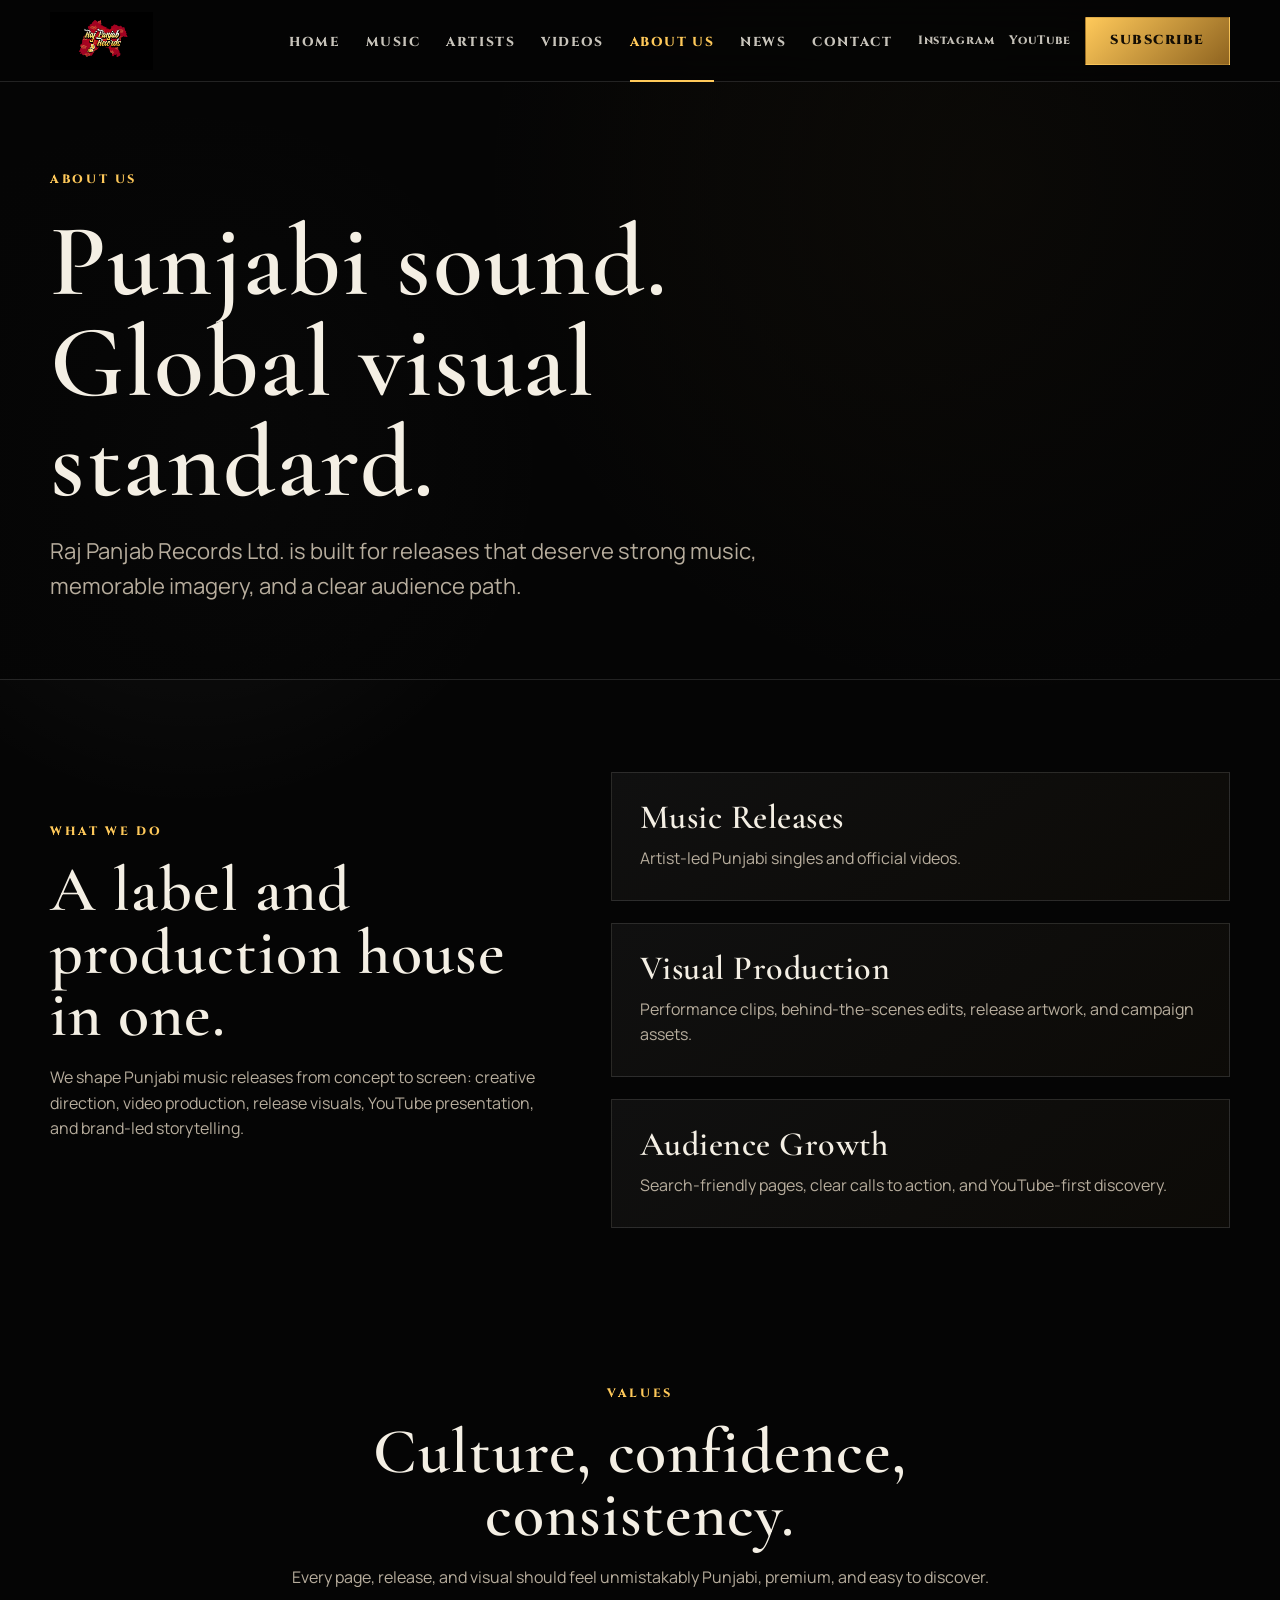
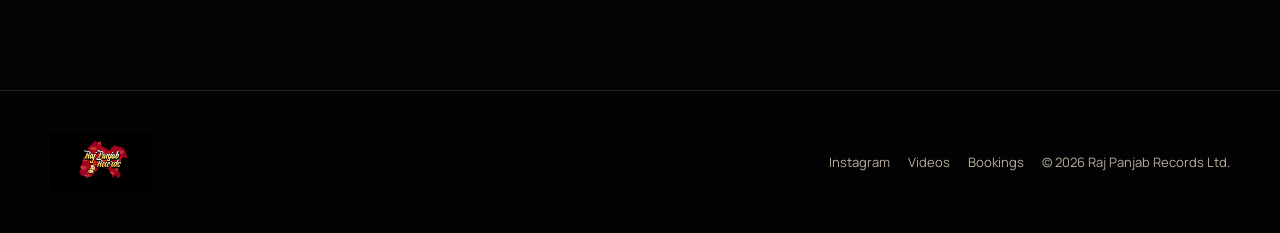
==== about.html @ 456049a9 "Initial static site for Coolify deployment" ====
<!DOCTYPE html>
<html lang="en">
<head>
  <meta charset="UTF-8">
  <meta name="viewport" content="width=device-width, initial-scale=1.0">
  <title>About Us | Raj Panjab Records Ltd.</title>
  <meta name="description" content="Learn about Raj Panjab Records Ltd., a Punjabi music label and production house creating music videos, artist visuals, and cultural entertainment.">
  <link rel="canonical" href="https://rajpanjab.com/about.html">
  <meta property="og:title" content="About Raj Panjab Records Ltd.">
  <meta property="og:description" content="Punjabi music label and visual production house.">
  <meta property="og:type" content="website">
  <meta property="og:image" content="photo/653934720_18097748486053945_6033242487611533745_n.jpg">
  <link rel="stylesheet" href="assets/css/site.css">
</head>
<body>
  <header class="site-header"><nav class="nav wrap" aria-label="Primary navigation"><a class="brand" href="index.html"><img class="brand-logo" src="logo.png" alt="Raj Panjab Records Ltd. logo"></a><button class="nav-toggle" data-nav-toggle aria-label="Toggle menu" aria-expanded="false"><span></span><span></span><span></span></button><ul class="nav-links"><li><a href="index.html">Home</a></li><li><a href="music.html">Music</a></li><li><a href="artists.html">Artists</a></li><li><a href="videos.html">Videos</a></li><li><a href="about.html">About Us</a></li><li><a href="news.html">News</a></li><li><a href="contact.html">Contact</a></li></ul><div class="nav-actions"><a class="icon-link" href="https://www.instagram.com/rajvatansingh_?igsh=bGR0M2hydXdnajFq" target="_blank" rel="noopener">Instagram</a><a class="icon-link" href="https://www.youtube.com/@rajvatansingh" target="_blank" rel="noopener">YouTube</a><a class="btn gold" href="https://www.youtube.com/@rajvatansingh?sub_confirmation=1" target="_blank" rel="noopener">Subscribe</a></div></nav></header>
  <main>
    <section class="page-hero" style="--hero-image:url('photo/653934720_18097748486053945_6033242487611533745_n.jpg')"><div class="wrap"><div class="kicker">About Us</div><h1>Punjabi sound. Global visual standard.</h1><p class="lead">Raj Panjab Records Ltd. is built for releases that deserve strong music, memorable imagery, and a clear audience path.</p></div></section>
    <section class="section"><div class="wrap split"><div class="section-head reveal"><div class="kicker">What We Do</div><h2>A label and production house in one.</h2><p>We shape Punjabi music releases from concept to screen: creative direction, video production, release visuals, YouTube presentation, and brand-led storytelling.</p></div><div class="grid"><div class="card reveal"><h3>Music Releases</h3><p>Artist-led Punjabi singles and official videos.</p></div><div class="card reveal"><h3>Visual Production</h3><p>Performance clips, behind-the-scenes edits, release artwork, and campaign assets.</p></div><div class="card reveal"><h3>Audience Growth</h3><p>Search-friendly pages, clear calls to action, and YouTube-first discovery.</p></div></div></div></section>
    <section class="section tight"><div class="wrap"><div class="section-head center"><div class="kicker">Values</div><h2>Culture, confidence, consistency.</h2><p>Every page, release, and visual should feel unmistakably Punjabi, premium, and easy to discover.</p></div></div></section>
  </main>
  <footer class="footer"><div class="wrap footer-grid"><a class="brand" href="index.html"><img class="brand-logo" src="logo.png" alt="Raj Panjab Records Ltd. logo"></a><div class="footer-links"><a href="https://www.instagram.com/rajvatansingh_?igsh=bGR0M2hydXdnajFq" target="_blank" rel="noopener">Instagram</a><a href="videos.html">Videos</a><a href="contact.html">Bookings</a><span>&copy; <span data-current-year></span> Raj Panjab Records Ltd.</span></div></div></footer>
  <script src="assets/js/site.js"></script>
</body>
</html>
---- assets/css/site.css ----
@import url("https://fonts.googleapis.com/css2?family=Cinzel:wght@500;600;700;800&family=Cormorant+Garamond:ital,wght@0,500;0,600;0,700;1,600;1,700&family=Manrope:wght@400;500;600;700;800&display=swap");

:root {
  --font-display: "Cormorant Garamond", Georgia, serif;
  --font-accent: "Cinzel", "Times New Roman", serif;
  --font-body: "Manrope", "Segoe UI", Arial, sans-serif;
  --bg: #050505;
  --bg-soft: #0b0a08;
  --panel: #12100d;
  --panel-2: #19150f;
  --gold: #d9a441;
  --gold-bright: #ffc95a;
  --gold-deep: #8f6420;
  --text: #f4efe4;
  --muted: #b7ad9d;
  --dim: #7e766b;
  --line: rgba(217, 164, 65, .25);
  --white-line: rgba(255, 255, 255, .12);
  --max: 1180px;
  --header: 82px;
}

* { box-sizing: border-box; }
html { scroll-behavior: smooth; }
body {
  margin: 0;
  background:
    radial-gradient(circle at 78% 10%, rgba(217,164,65,.13), transparent 32rem),
    radial-gradient(circle at 15% 25%, rgba(255,255,255,.06), transparent 22rem),
    var(--bg);
  color: var(--text);
  font-family: var(--font-body);
  line-height: 1.6;
  overflow-x: hidden;
}

body.nav-open { overflow: hidden; }
a { color: inherit; text-decoration: none; }
img, video { display: block; max-width: 100%; }
button, input, textarea { font: inherit; }

.wrap { width: min(var(--max), calc(100% - 44px)); margin: 0 auto; }
.section { padding: 92px 0; position: relative; }
.section.tight { padding: 64px 0; }
.kicker {
  font-family: var(--font-accent);
  color: var(--gold-bright);
  font-size: 12px;
  font-weight: 800;
  letter-spacing: .22em;
  text-transform: uppercase;
}
h1, h2, h3 {
  margin: 0;
  font-family: var(--font-display);
  font-weight: 600;
  line-height: .98;
  letter-spacing: .015em;
}
h1 { font-size: clamp(54px, 8vw, 116px); max-width: 920px; }
h2 { font-size: clamp(36px, 5vw, 70px); }
h3 { font-size: clamp(24px, 3vw, 34px); }
p { color: var(--muted); margin: 0; }
.gold { color: var(--gold-bright); }
.lead { font-size: clamp(17px, 2vw, 22px); max-width: 760px; }
.fine { color: var(--dim); font-size: 13px; }

.site-header {
  height: var(--header);
  position: fixed;
  inset: 0 0 auto 0;
  z-index: 50;
  border-bottom: 1px solid var(--white-line);
  background: rgba(5, 5, 5, .72);
  backdrop-filter: blur(18px);
}
.nav {
  height: 100%;
  display: flex;
  align-items: center;
  justify-content: space-between;
  gap: 24px;
}
.brand {
  display: flex;
  align-items: center;
  min-width: 210px;
}
.brand-logo {
  width: 214px;
  height: 58px;
  object-fit: contain;
  object-position: left center;
}
.nav-links {
  display: flex;
  align-items: center;
  gap: 26px;
  list-style: none;
  margin: 0;
  padding: 0;
}
.nav-links a {
  font-family: var(--font-accent);
  color: rgba(244,239,228,.82);
  font-size: 13px;
  font-weight: 800;
  letter-spacing: .12em;
  text-transform: uppercase;
  padding: 31px 0 29px;
  border-bottom: 2px solid transparent;
}
.nav-links a:hover,
.nav-links a.active {
  color: var(--gold-bright);
  border-bottom-color: var(--gold-bright);
}
.nav-actions {
  display: flex;
  align-items: center;
  gap: 14px;
}
.icon-link {
  font-family: var(--font-accent);
  color: rgba(244,239,228,.8);
  font-weight: 800;
  font-size: 12px;
  letter-spacing: .08em;
}
.nav-toggle {
  display: none;
  width: 44px;
  height: 44px;
  border: 1px solid var(--line);
  background: transparent;
  color: var(--text);
  cursor: pointer;
}
.nav-toggle span {
  display: block;
  width: 18px;
  height: 2px;
  background: currentColor;
  margin: 4px auto;
}

.btn {
  font-family: var(--font-accent);
  display: inline-flex;
  align-items: center;
  justify-content: center;
  gap: 10px;
  min-height: 48px;
  padding: 0 24px;
  border: 1px solid var(--line);
  background: rgba(255,255,255,.03);
  color: var(--text);
  font-size: 13px;
  font-weight: 900;
  letter-spacing: .12em;
  text-transform: uppercase;
  transition: .25s ease;
}
.btn:hover { transform: translateY(-2px); border-color: var(--gold-bright); }
.btn.gold {
  background: linear-gradient(135deg, var(--gold-bright), var(--gold-deep));
  color: #130d04;
  border-color: transparent;
}
.btn.block { width: 100%; }

.hero {
  min-height: 100vh;
  padding: calc(var(--header) + 72px) 0 52px;
  position: relative;
  display: grid;
  align-items: end;
  overflow: hidden;
  border-bottom: 1px solid var(--white-line);
}
.hero-media {
  position: absolute;
  inset: 0;
  z-index: -2;
}
.hero-media img,
.hero-media video {
  width: 100%;
  height: 100%;
  object-fit: cover;
}
.hero::before {
  content: "";
  position: absolute;
  inset: 0;
  z-index: -1;
  background:
    linear-gradient(90deg, rgba(5,5,5,.96), rgba(5,5,5,.65) 42%, rgba(5,5,5,.2) 72%, rgba(5,5,5,.82)),
    linear-gradient(0deg, rgba(5,5,5,.95), transparent 42%);
}
.hero-grid {
  display: grid;
  grid-template-columns: minmax(0, 1fr) 390px;
  gap: 48px;
  align-items: end;
}
.hero-copy {
  display: grid;
  gap: 26px;
  padding-bottom: 20px;
}
.hero-actions,
.section-actions {
  display: flex;
  flex-wrap: wrap;
  gap: 14px;
}
.release-panel {
  border: 1px solid var(--line);
  background: rgba(5,5,5,.68);
  backdrop-filter: blur(16px);
  padding: 18px;
  display: grid;
  grid-template-columns: 118px 1fr;
  gap: 18px;
  align-items: center;
}
.release-panel img { aspect-ratio: 1; object-fit: cover; }
.release-panel .play {
  width: 54px;
  height: 54px;
  border-radius: 50%;
  border: 1px solid var(--gold-bright);
  color: var(--gold-bright);
  display: grid;
  place-items: center;
  margin-top: 14px;
}

.stat-strip {
  border-top: 1px solid var(--white-line);
  border-bottom: 1px solid var(--white-line);
  background: linear-gradient(90deg, rgba(255,255,255,.04), rgba(217,164,65,.07), rgba(255,255,255,.03));
}
.stats {
  display: grid;
  grid-template-columns: repeat(3, 1fr);
}
.stat {
  padding: 30px;
  border-right: 1px solid var(--white-line);
}
.stat:last-child { border-right: 0; }
.stat strong {
  display: block;
  color: var(--text);
  font-family: var(--font-display);
  font-size: clamp(34px, 4vw, 54px);
  font-weight: 400;
  line-height: 1;
}
.stat span {
  color: var(--gold-bright);
  font-size: 12px;
  font-weight: 900;
  letter-spacing: .12em;
  text-transform: uppercase;
}

.section-head {
  display: grid;
  gap: 18px;
  margin-bottom: 36px;
  max-width: 760px;
}
.section-head.center {
  text-align: center;
  margin-left: auto;
  margin-right: auto;
}
.split {
  display: grid;
  grid-template-columns: minmax(0, .9fr) minmax(0, 1.1fr);
  gap: 54px;
  align-items: center;
}
.media-frame {
  border: 1px solid var(--line);
  background: var(--panel);
  padding: 10px;
  box-shadow: 0 24px 90px rgba(0,0,0,.35);
}
.media-frame img,
.media-frame video { width: 100%; aspect-ratio: 16 / 10; object-fit: cover; }

.grid {
  display: grid;
  gap: 22px;
}
.grid.three { grid-template-columns: repeat(3, 1fr); }
.grid.four { grid-template-columns: repeat(4, 1fr); }
.card,
.release-card,
.article-card {
  border: 1px solid var(--white-line);
  background: linear-gradient(145deg, rgba(255,255,255,.045), rgba(217,164,65,.035));
  overflow: hidden;
}
.card { padding: 28px; }
.card h3, .release-card h3, .article-card h3 { margin-bottom: 12px; }
.release-card img,
.article-card img { width: 100%; aspect-ratio: 16 / 10; object-fit: cover; }
.release-body,
.article-body { padding: 22px; display: grid; gap: 12px; }
.tag {
  font-family: var(--font-accent);
  color: var(--gold-bright);
  font-size: 11px;
  font-weight: 900;
  letter-spacing: .14em;
  text-transform: uppercase;
}

.page-hero {
  padding: calc(var(--header) + 88px) 0 74px;
  min-height: 520px;
  display: grid;
  align-items: end;
  position: relative;
  overflow: hidden;
  border-bottom: 1px solid var(--white-line);
}
.page-hero::before {
  content: "";
  position: absolute;
  inset: 0;
  background:
    linear-gradient(90deg, rgba(5,5,5,.94), rgba(5,5,5,.62), rgba(5,5,5,.9)),
    var(--hero-image, none);
  background-size: cover;
  background-position: center;
  z-index: -1;
}
.page-hero .wrap { display: grid; gap: 22px; }

.gallery {
  columns: 3 260px;
  column-gap: 18px;
}
.gallery img {
  width: 100%;
  margin: 0 0 18px;
  break-inside: avoid;
  border: 1px solid var(--white-line);
}
.embed {
  position: relative;
  width: 100%;
  aspect-ratio: 16 / 9;
  border: 1px solid var(--line);
  background: #000;
  overflow: hidden;
}
.embed iframe {
  position: absolute;
  inset: 0;
  width: 100%;
  height: 100%;
  border: 0;
}

.form {
  display: grid;
  gap: 16px;
}
.form-grid {
  display: grid;
  grid-template-columns: 1fr 1fr;
  gap: 16px;
}
label { display: grid; gap: 8px; color: var(--gold-bright); font-size: 12px; font-weight: 900; letter-spacing: .1em; text-transform: uppercase; }
input, textarea {
  width: 100%;
  border: 1px solid var(--white-line);
  background: rgba(255,255,255,.04);
  color: var(--text);
  padding: 15px 16px;
  outline: none;
}
textarea { min-height: 150px; resize: vertical; }
input:focus, textarea:focus { border-color: var(--gold-bright); }

.footer {
  border-top: 1px solid var(--white-line);
  padding: 42px 0;
  background: #030303;
}
.footer-grid {
  display: grid;
  grid-template-columns: 1fr auto;
  gap: 24px;
  align-items: center;
}
.footer-links { display: flex; flex-wrap: wrap; gap: 18px; color: var(--muted); font-size: 13px; }

.reveal { opacity: 0; transform: translateY(22px); transition: .7s ease; }
.reveal.in { opacity: 1; transform: none; }

@media (max-width: 1050px) {
  .nav-toggle { display: block; }
  .nav-links {
    position: fixed;
    inset: var(--header) 0 auto 0;
    height: calc(100vh - var(--header));
    background: rgba(5,5,5,.96);
    backdrop-filter: blur(20px);
    display: none;
    flex-direction: column;
    align-items: stretch;
    padding: 28px;
    gap: 0;
  }
  body.nav-open .nav-links { display: flex; }
  .nav-links a { display: block; padding: 18px 0; }
  .nav-actions .icon-link { display: none; }
  .hero-grid, .split { grid-template-columns: 1fr; }
  .release-panel { max-width: 430px; }
  .grid.four { grid-template-columns: repeat(2, 1fr); }
}

@media (max-width: 720px) {
  :root { --header: 72px; }
  .wrap { width: min(100% - 28px, var(--max)); }
  .brand { min-width: auto; }
  .brand-logo { width: 178px; height: 50px; }
  .nav-actions .btn { display: none; }
  .hero { min-height: 760px; }
  .hero-copy {
    min-width: 0;
    width: min(340px, 100%);
    max-width: calc(100vw - 28px);
  }
  .release-panel {
    min-width: 0;
    width: min(340px, 100%);
    max-width: calc(100vw - 28px);
  }
  .hero-copy p,
  .release-panel p,
  h1 { overflow-wrap: anywhere; }
  h1 { font-size: clamp(38px, 10.2vw, 42px); }
  .hero-grid { gap: 28px; }
  .release-panel {
    width: 100%;
    grid-template-columns: 88px minmax(0, 1fr);
  }
  .btn { padding: 0 18px; }
  .stats, .grid.three, .grid.four, .form-grid { grid-template-columns: 1fr; }
  .stat { border-right: 0; border-bottom: 1px solid var(--white-line); padding: 24px 0; }
  .stat:last-child { border-bottom: 0; }
  .section { padding: 64px 0; }
  .footer-grid { grid-template-columns: 1fr; }
}

@media (prefers-reduced-motion: reduce) {
  html { scroll-behavior: auto; }
  *, *::before, *::after { animation-duration: .01ms !important; transition-duration: .01ms !important; }
}
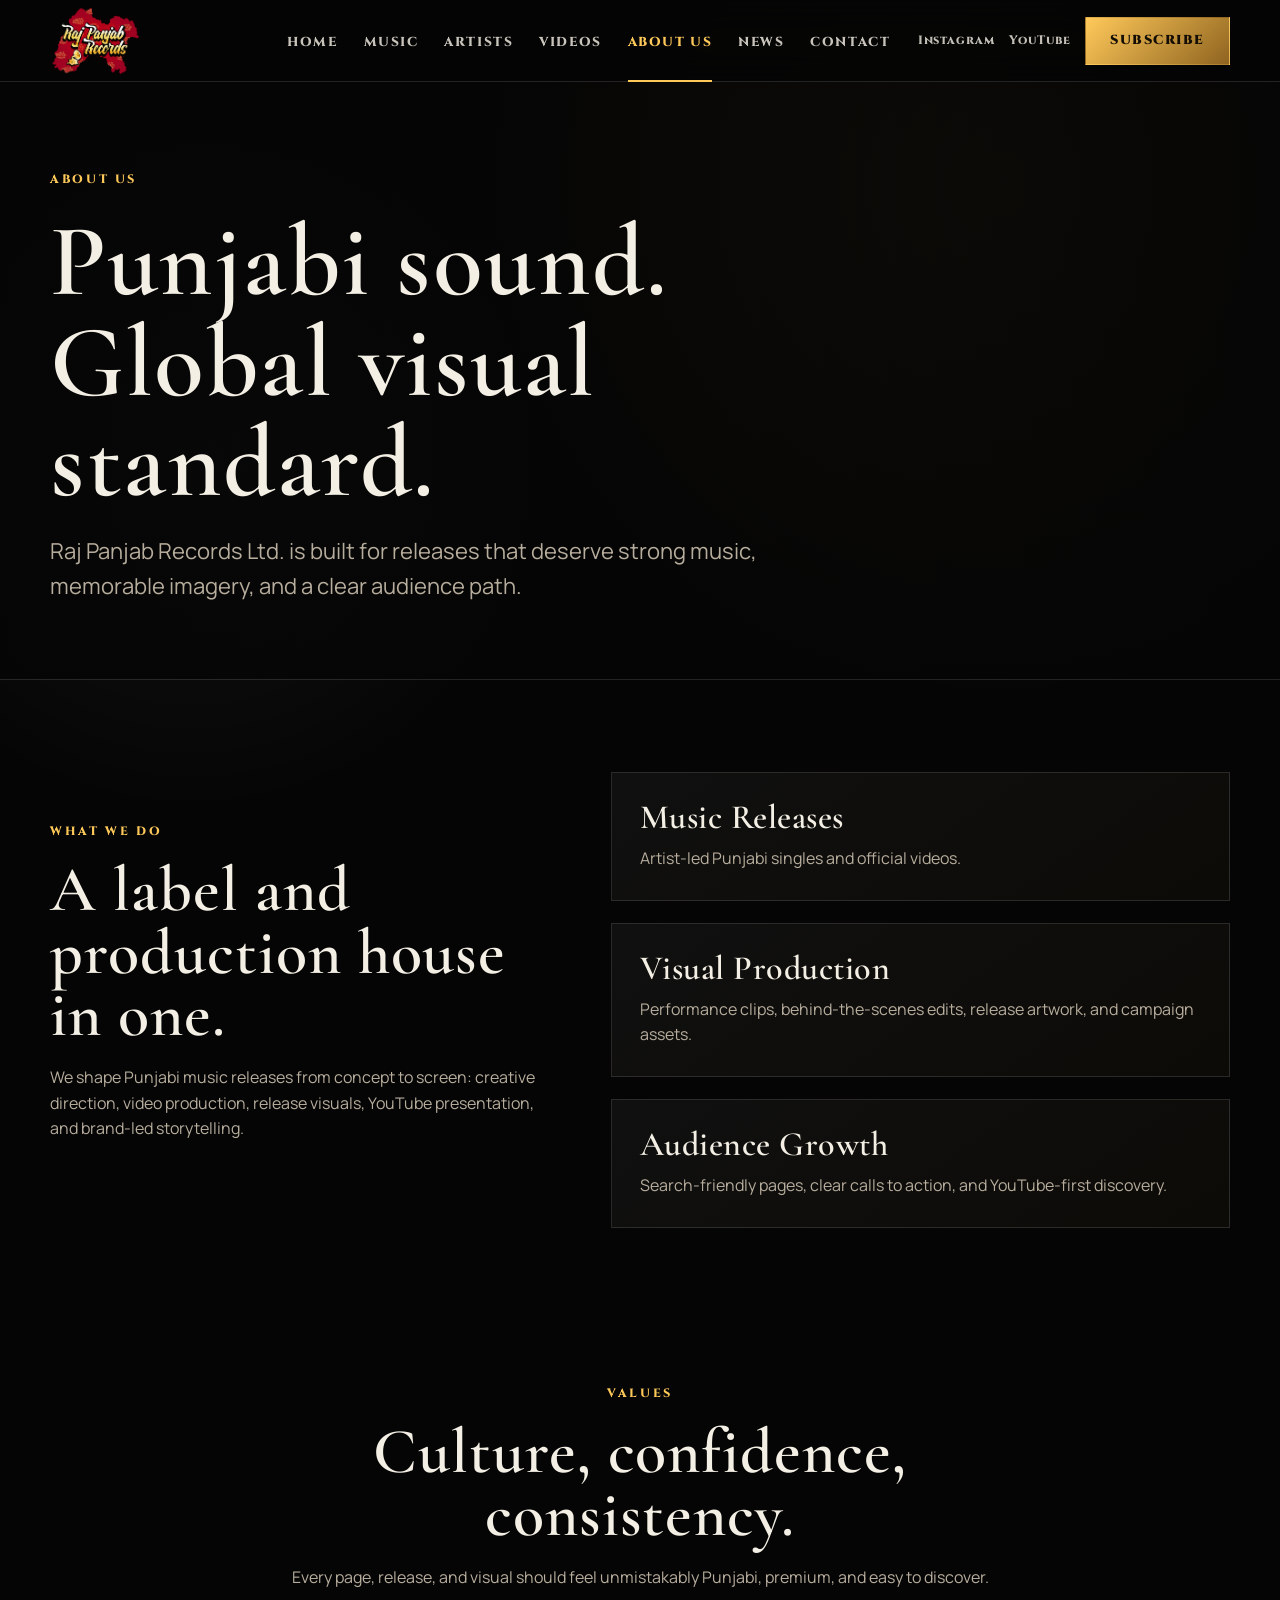
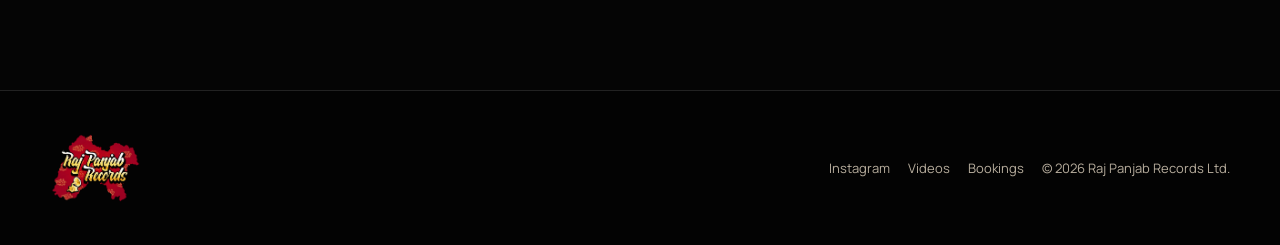
==== commit e0f38f06: "Use transparent logo asset" ====
--- a/about.html
+++ b/about.html
@@ -13,13 +13,13 @@
   <link rel="stylesheet" href="assets/css/site.css">
 </head>
 <body>
-  <header class="site-header"><nav class="nav wrap" aria-label="Primary navigation"><a class="brand" href="index.html"><img class="brand-logo" src="logo.png" alt="Raj Panjab Records Ltd. logo"></a><button class="nav-toggle" data-nav-toggle aria-label="Toggle menu" aria-expanded="false"><span></span><span></span><span></span></button><ul class="nav-links"><li><a href="index.html">Home</a></li><li><a href="music.html">Music</a></li><li><a href="artists.html">Artists</a></li><li><a href="videos.html">Videos</a></li><li><a href="about.html">About Us</a></li><li><a href="news.html">News</a></li><li><a href="contact.html">Contact</a></li></ul><div class="nav-actions"><a class="icon-link" href="https://www.instagram.com/rajvatansingh_?igsh=bGR0M2hydXdnajFq" target="_blank" rel="noopener">Instagram</a><a class="icon-link" href="https://www.youtube.com/@rajvatansingh" target="_blank" rel="noopener">YouTube</a><a class="btn gold" href="https://www.youtube.com/@rajvatansingh?sub_confirmation=1" target="_blank" rel="noopener">Subscribe</a></div></nav></header>
+  <header class="site-header"><nav class="nav wrap" aria-label="Primary navigation"><a class="brand" href="index.html"><img class="brand-logo" src="assets/logo-transparent.png" alt="Raj Panjab Records Ltd. logo"></a><button class="nav-toggle" data-nav-toggle aria-label="Toggle menu" aria-expanded="false"><span></span><span></span><span></span></button><ul class="nav-links"><li><a href="index.html">Home</a></li><li><a href="music.html">Music</a></li><li><a href="artists.html">Artists</a></li><li><a href="videos.html">Videos</a></li><li><a href="about.html">About Us</a></li><li><a href="news.html">News</a></li><li><a href="contact.html">Contact</a></li></ul><div class="nav-actions"><a class="icon-link" href="https://www.instagram.com/rajvatansingh_?igsh=bGR0M2hydXdnajFq" target="_blank" rel="noopener">Instagram</a><a class="icon-link" href="https://www.youtube.com/@rajvatansingh" target="_blank" rel="noopener">YouTube</a><a class="btn gold" href="https://www.youtube.com/@rajvatansingh?sub_confirmation=1" target="_blank" rel="noopener">Subscribe</a></div></nav></header>
   <main>
     <section class="page-hero" style="--hero-image:url('photo/653934720_18097748486053945_6033242487611533745_n.jpg')"><div class="wrap"><div class="kicker">About Us</div><h1>Punjabi sound. Global visual standard.</h1><p class="lead">Raj Panjab Records Ltd. is built for releases that deserve strong music, memorable imagery, and a clear audience path.</p></div></section>
     <section class="section"><div class="wrap split"><div class="section-head reveal"><div class="kicker">What We Do</div><h2>A label and production house in one.</h2><p>We shape Punjabi music releases from concept to screen: creative direction, video production, release visuals, YouTube presentation, and brand-led storytelling.</p></div><div class="grid"><div class="card reveal"><h3>Music Releases</h3><p>Artist-led Punjabi singles and official videos.</p></div><div class="card reveal"><h3>Visual Production</h3><p>Performance clips, behind-the-scenes edits, release artwork, and campaign assets.</p></div><div class="card reveal"><h3>Audience Growth</h3><p>Search-friendly pages, clear calls to action, and YouTube-first discovery.</p></div></div></div></section>
     <section class="section tight"><div class="wrap"><div class="section-head center"><div class="kicker">Values</div><h2>Culture, confidence, consistency.</h2><p>Every page, release, and visual should feel unmistakably Punjabi, premium, and easy to discover.</p></div></div></section>
   </main>
-  <footer class="footer"><div class="wrap footer-grid"><a class="brand" href="index.html"><img class="brand-logo" src="logo.png" alt="Raj Panjab Records Ltd. logo"></a><div class="footer-links"><a href="https://www.instagram.com/rajvatansingh_?igsh=bGR0M2hydXdnajFq" target="_blank" rel="noopener">Instagram</a><a href="videos.html">Videos</a><a href="contact.html">Bookings</a><span>&copy; <span data-current-year></span> Raj Panjab Records Ltd.</span></div></div></footer>
+  <footer class="footer"><div class="wrap footer-grid"><a class="brand" href="index.html"><img class="brand-logo" src="assets/logo-transparent.png" alt="Raj Panjab Records Ltd. logo"></a><div class="footer-links"><a href="https://www.instagram.com/rajvatansingh_?igsh=bGR0M2hydXdnajFq" target="_blank" rel="noopener">Instagram</a><a href="videos.html">Videos</a><a href="contact.html">Bookings</a><span>&copy; <span data-current-year></span> Raj Panjab Records Ltd.</span></div></div></footer>
   <script src="assets/js/site.js"></script>
 </body>
 </html>
--- a/assets/css/site.css
+++ b/assets/css/site.css
@@ -87,8 +87,8 @@
   min-width: 210px;
 }
 .brand-logo {
-  width: 214px;
-  height: 58px;
+  width: 132px;
+  height: 70px;
   object-fit: contain;
   object-position: left center;
 }
@@ -432,7 +432,7 @@
   :root { --header: 72px; }
   .wrap { width: min(100% - 28px, var(--max)); }
   .brand { min-width: auto; }
-  .brand-logo { width: 178px; height: 50px; }
+  .brand-logo { width: 96px; height: 56px; }
   .nav-actions .btn { display: none; }
   .hero { min-height: 760px; }
   .hero-copy {
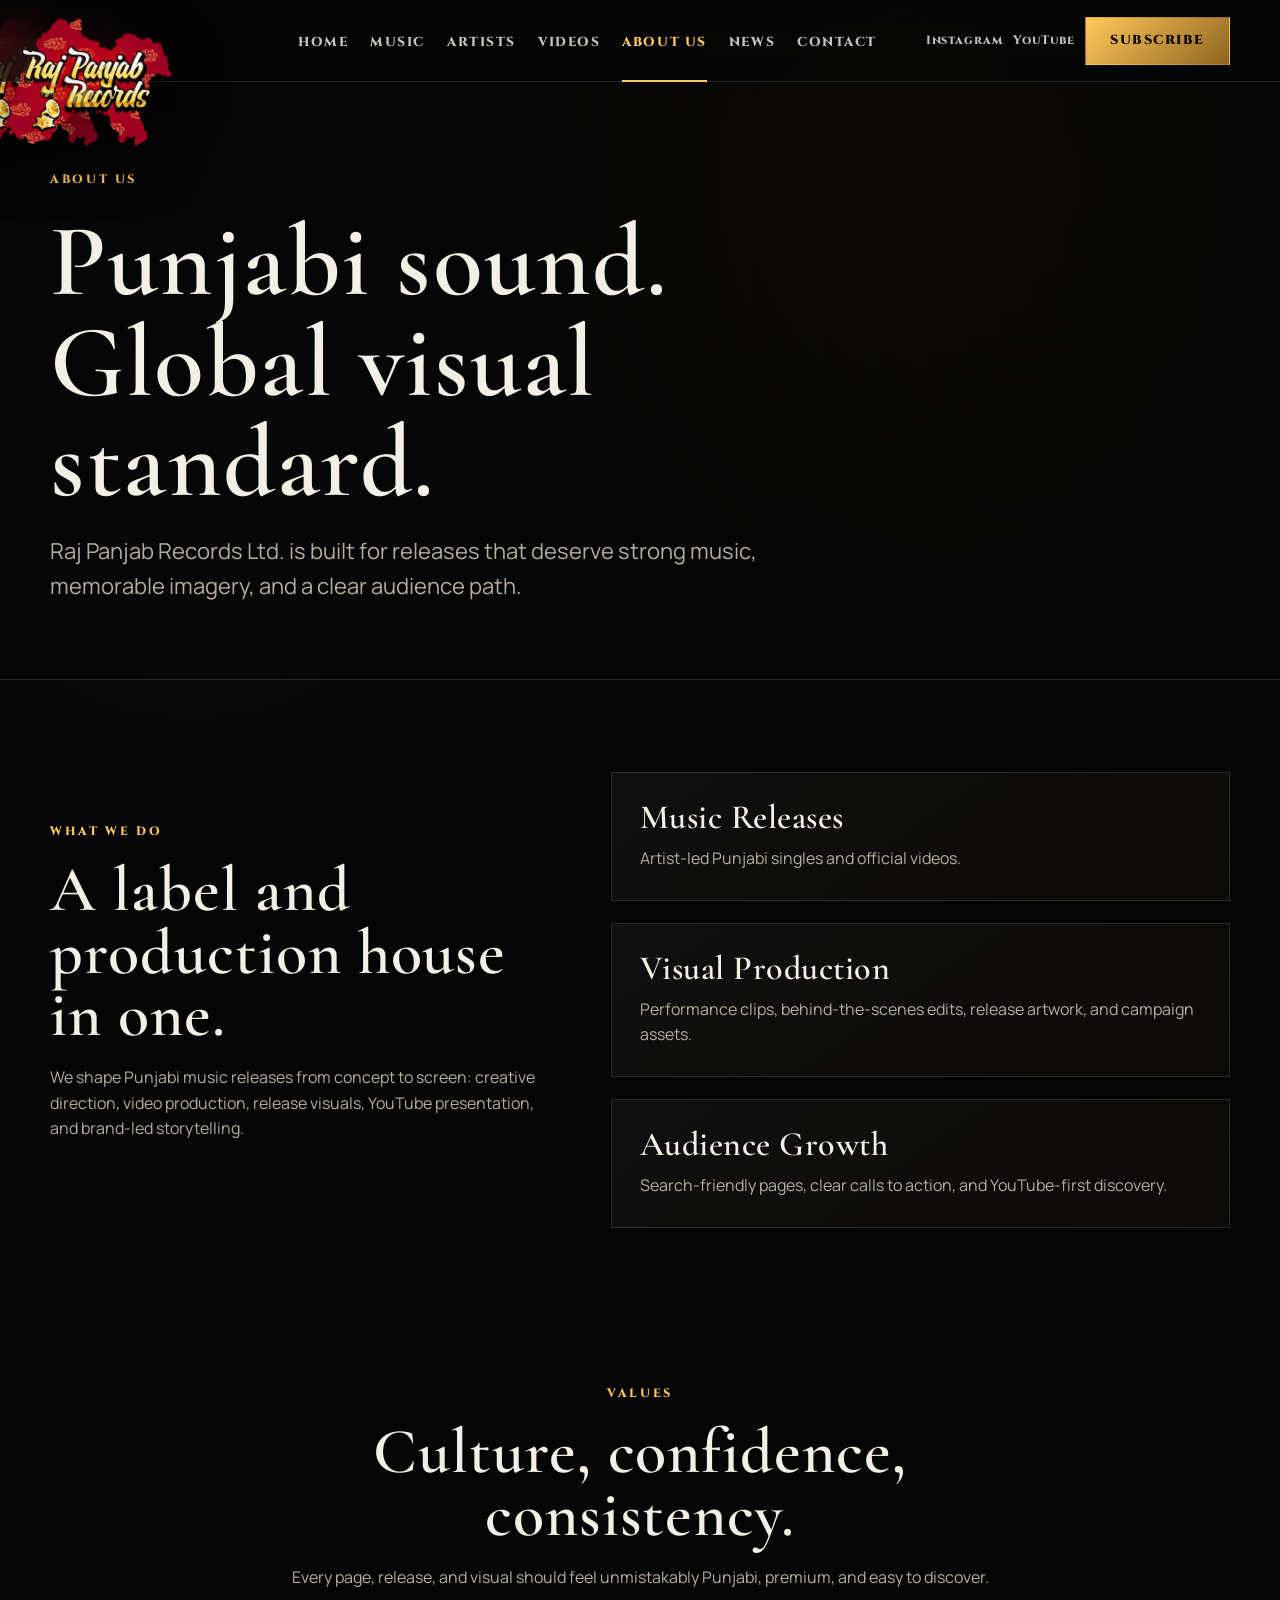
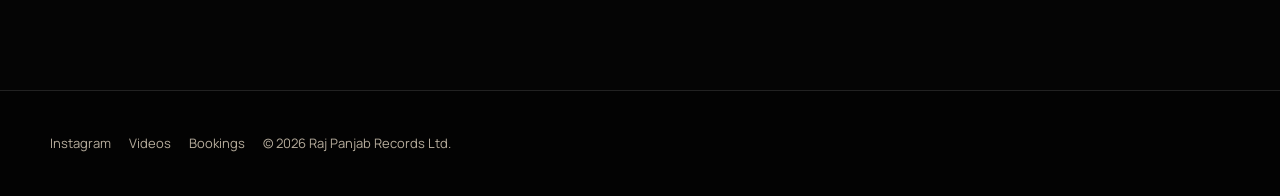
==== commit bb7ed312: "Add logo favicon" ====
--- a/about.html
+++ b/about.html
@@ -10,6 +10,8 @@
   <meta property="og:description" content="Punjabi music label and visual production house.">
   <meta property="og:type" content="website">
   <meta property="og:image" content="photo/653934720_18097748486053945_6033242487611533745_n.jpg">
+  <link rel="icon" type="image/png" href="assets/logo-transparent.png">
+  <link rel="apple-touch-icon" href="assets/logo-transparent.png">
   <link rel="stylesheet" href="assets/css/site.css">
 </head>
 <body>
--- a/assets/css/site.css
+++ b/assets/css/site.css
@@ -79,23 +79,36 @@
   display: flex;
   align-items: center;
   justify-content: space-between;
-  gap: 24px;
+  gap: 18px;
+  padding-left: 248px;
+  position: relative;
 }
 .brand {
   display: flex;
   align-items: center;
   min-width: 210px;
+  position: absolute;
+  left: 0;
+  top: 0;
+  z-index: 3;
 }
 .brand-logo {
-  width: 132px;
-  height: 70px;
+  width: 188px;
+  height: 136px;
   object-fit: contain;
   object-position: left center;
-}
+  transform: translateY(14px);
+  filter: drop-shadow(0 18px 28px rgba(0,0,0,.62));
+}
+
+@media (min-width: 1181px) {
+  .brand { left: calc((var(--max) - 100vw) / 2); }
+}
+
 .nav-links {
   display: flex;
   align-items: center;
-  gap: 26px;
+  gap: 22px;
   list-style: none;
   margin: 0;
   padding: 0;
@@ -107,6 +120,7 @@
   font-weight: 800;
   letter-spacing: .12em;
   text-transform: uppercase;
+  white-space: nowrap;
   padding: 31px 0 29px;
   border-bottom: 2px solid transparent;
 }
@@ -118,7 +132,7 @@
 .nav-actions {
   display: flex;
   align-items: center;
-  gap: 14px;
+  gap: 10px;
 }
 .icon-link {
   font-family: var(--font-accent);
@@ -126,6 +140,7 @@
   font-weight: 800;
   font-size: 12px;
   letter-spacing: .08em;
+  white-space: nowrap;
 }
 .nav-toggle {
   display: none;
@@ -208,6 +223,7 @@
   display: grid;
   gap: 26px;
   padding-bottom: 20px;
+  margin-left: clamp(-18px, -1.5vw, -8px);
 }
 .hero-actions,
 .section-actions {
@@ -225,6 +241,7 @@
   gap: 18px;
   align-items: center;
 }
+.release-panel > div { min-width: 0; }
 .release-panel img { aspect-ratio: 1; object-fit: cover; }
 .release-panel .play {
   width: 54px;
@@ -407,7 +424,22 @@
 .reveal.in { opacity: 1; transform: none; }
 
 @media (max-width: 1050px) {
-  .nav-toggle { display: block; }
+  .nav-toggle {
+    display: block !important;
+    position: relative;
+    z-index: 4;
+    flex: 0 0 auto;
+    margin-left: auto;
+  }
+  .nav {
+    justify-content: space-between;
+    padding-left: 0;
+  }
+  .brand {
+    position: relative;
+    left: auto;
+    top: auto;
+  }
   .nav-links {
     position: fixed;
     inset: var(--header) 0 auto 0;
@@ -422,7 +454,7 @@
   }
   body.nav-open .nav-links { display: flex; }
   .nav-links a { display: block; padding: 18px 0; }
-  .nav-actions .icon-link { display: none; }
+  .nav-actions { display: none; }
   .hero-grid, .split { grid-template-columns: 1fr; }
   .release-panel { max-width: 430px; }
   .grid.four { grid-template-columns: repeat(2, 1fr); }
@@ -431,19 +463,27 @@
 @media (max-width: 720px) {
   :root { --header: 72px; }
   .wrap { width: min(100% - 28px, var(--max)); }
-  .brand { min-width: auto; }
-  .brand-logo { width: 96px; height: 56px; }
+  .brand {
+    min-width: auto;
+  }
+  .brand-logo {
+    width: 128px;
+    height: 98px;
+    transform: translateY(6px);
+  }
   .nav-actions .btn { display: none; }
   .hero { min-height: 760px; }
   .hero-copy {
     min-width: 0;
     width: min(340px, 100%);
     max-width: calc(100vw - 28px);
+    margin-left: 0;
   }
   .release-panel {
     min-width: 0;
-    width: min(340px, 100%);
-    max-width: calc(100vw - 28px);
+    justify-self: start;
+    width: 100%;
+    max-width: min(100%, 360px);
   }
   .hero-copy p,
   .release-panel p,
@@ -451,8 +491,9 @@
   h1 { font-size: clamp(38px, 10.2vw, 42px); }
   .hero-grid { gap: 28px; }
   .release-panel {
-    width: 100%;
-    grid-template-columns: 88px minmax(0, 1fr);
+    grid-template-columns: 74px minmax(0, 1fr);
+    gap: 14px;
+    padding: 14px;
   }
   .btn { padding: 0 18px; }
   .stats, .grid.three, .grid.four, .form-grid { grid-template-columns: 1fr; }
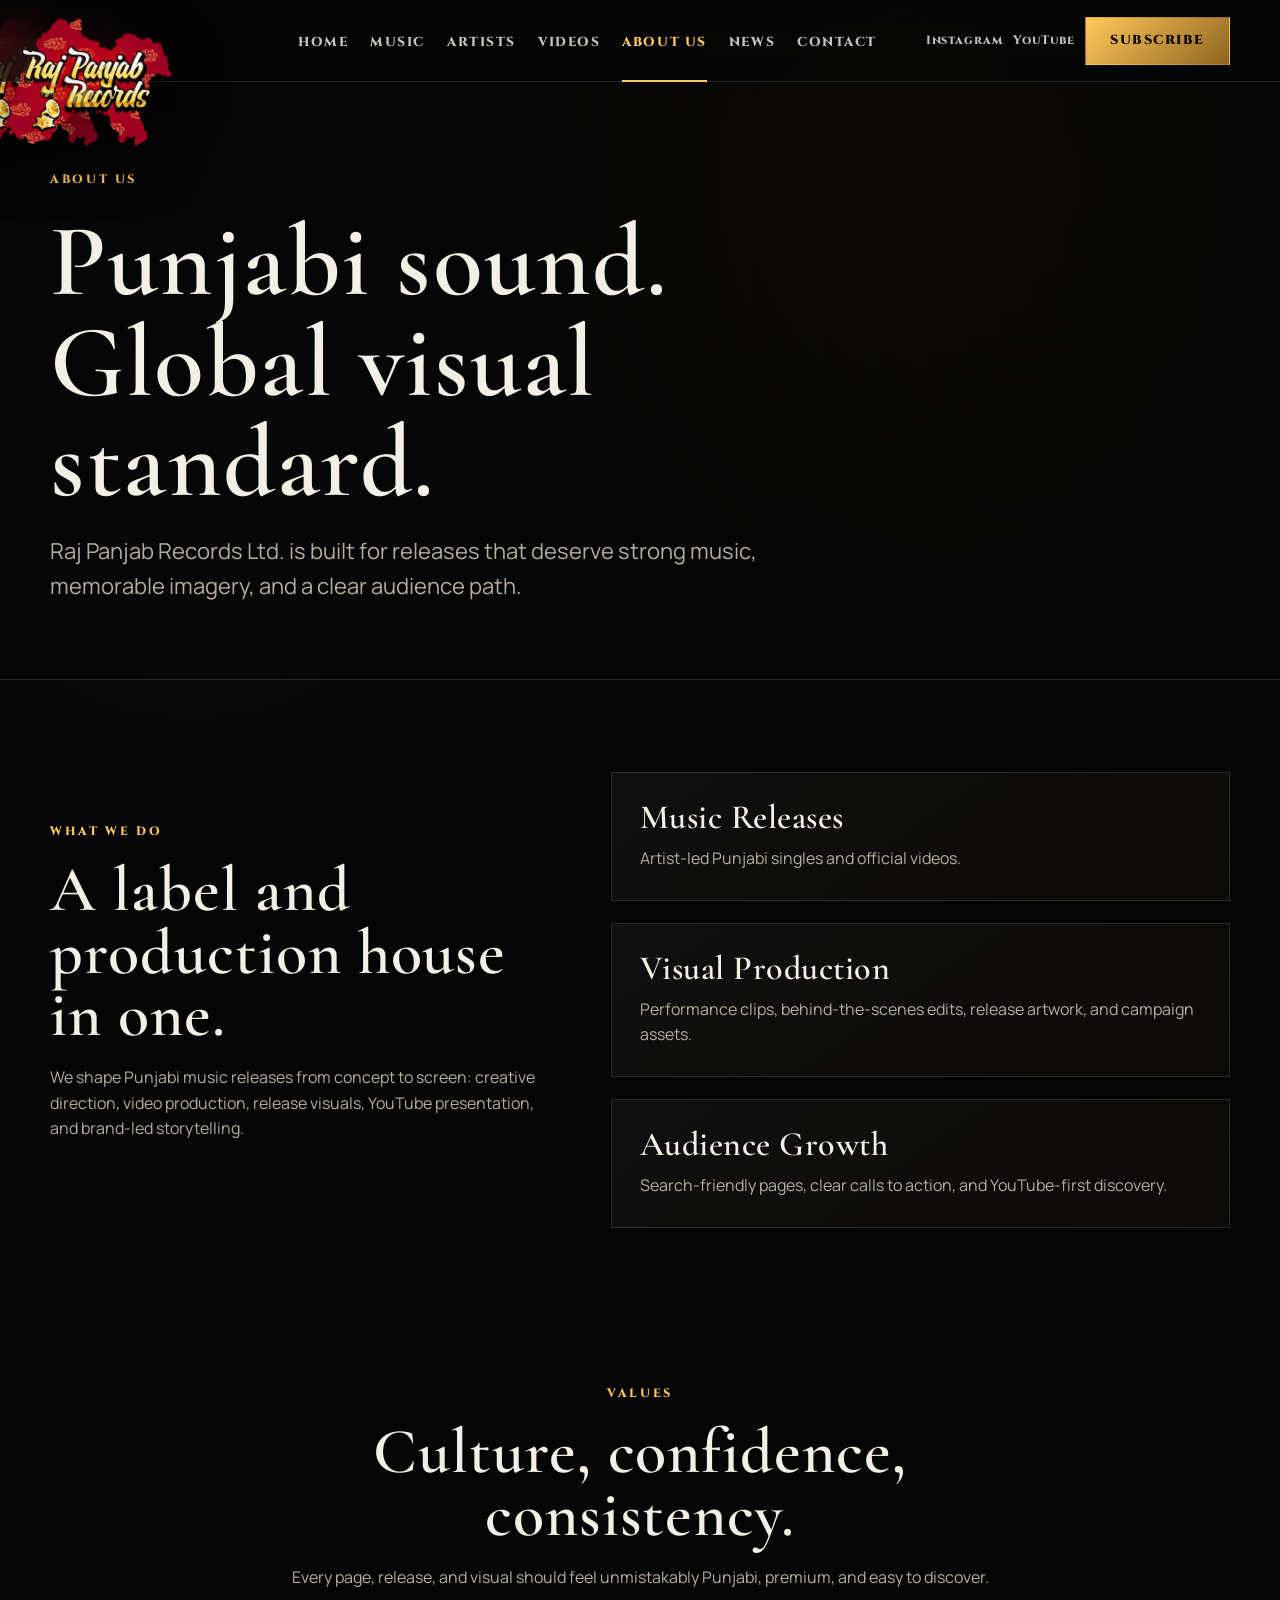
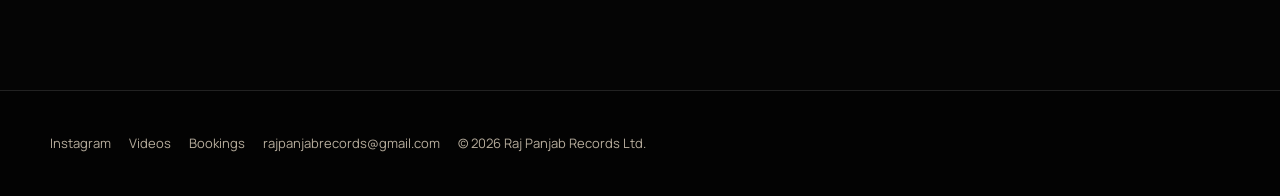
==== commit 7e54d8d5: "Add footer email" ====
--- a/about.html
+++ b/about.html
@@ -21,7 +21,8 @@
     <section class="section"><div class="wrap split"><div class="section-head reveal"><div class="kicker">What We Do</div><h2>A label and production house in one.</h2><p>We shape Punjabi music releases from concept to screen: creative direction, video production, release visuals, YouTube presentation, and brand-led storytelling.</p></div><div class="grid"><div class="card reveal"><h3>Music Releases</h3><p>Artist-led Punjabi singles and official videos.</p></div><div class="card reveal"><h3>Visual Production</h3><p>Performance clips, behind-the-scenes edits, release artwork, and campaign assets.</p></div><div class="card reveal"><h3>Audience Growth</h3><p>Search-friendly pages, clear calls to action, and YouTube-first discovery.</p></div></div></div></section>
     <section class="section tight"><div class="wrap"><div class="section-head center"><div class="kicker">Values</div><h2>Culture, confidence, consistency.</h2><p>Every page, release, and visual should feel unmistakably Punjabi, premium, and easy to discover.</p></div></div></section>
   </main>
-  <footer class="footer"><div class="wrap footer-grid"><a class="brand" href="index.html"><img class="brand-logo" src="assets/logo-transparent.png" alt="Raj Panjab Records Ltd. logo"></a><div class="footer-links"><a href="https://www.instagram.com/rajvatansingh_?igsh=bGR0M2hydXdnajFq" target="_blank" rel="noopener">Instagram</a><a href="videos.html">Videos</a><a href="contact.html">Bookings</a><span>&copy; <span data-current-year></span> Raj Panjab Records Ltd.</span></div></div></footer>
+  <footer class="footer"><div class="wrap footer-grid"><a class="brand" href="index.html"><img class="brand-logo" src="assets/logo-transparent.png" alt="Raj Panjab Records Ltd. logo"></a><div class="footer-links"><a href="https://www.instagram.com/rajvatansingh_?igsh=bGR0M2hydXdnajFq" target="_blank" rel="noopener">Instagram</a><a href="videos.html">Videos</a><a href="contact.html">Bookings</a><a href="mailto:rajpanjabrecords@gmail.com">rajpanjabrecords@gmail.com</a>
+        <span>&copy; <span data-current-year></span> Raj Panjab Records Ltd.</span></div></div></footer>
   <script src="assets/js/site.js"></script>
 </body>
 </html>
